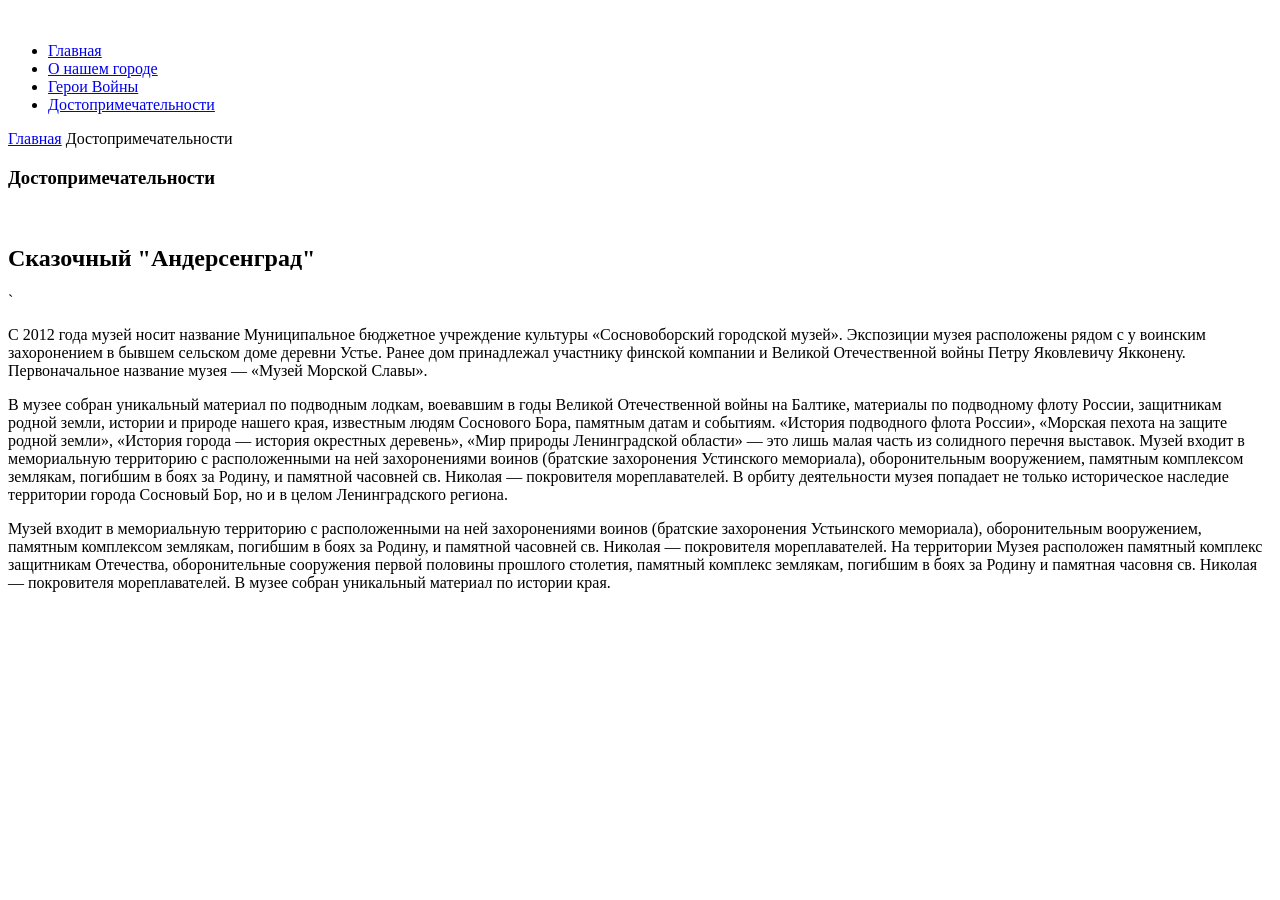
==== arhit3.html @ 38e4ac15 "Add files via upload" ====
<!DOCTYPE html>
<html lang="zxx">

<head>
    <meta charset="UTF-8">
    <meta name="description" content="Hazze Template">
    <meta name="keywords" content="Hazze, unica, creative, html">
    <meta name="viewport" content="width=device-width, initial-scale=1.0">
    <meta http-equiv="X-UA-Compatible" content="ie=edge">
    <title>Сосновый Бор</title>

    <!-- Google Font -->
    <link href="https://fonts.googleapis.com/css?family=Libre+Franklin:400,500,600,700,800,900&display=swap"
        rel="stylesheet">

    <!-- Css Styles -->
    <link rel="stylesheet" href="css/bootstrap.min.css" type="text/css">
    <link rel="stylesheet" href="css/font-awesome.min.css" type="text/css">
    <link rel="stylesheet" href="css/themify-icons.css" type="text/css">
    <link rel="stylesheet" href="css/owl.carousel.min.css" type="text/css">
    <link rel="stylesheet" href="css/magnific-popup.css" type="text/css">
    <link rel="stylesheet" href="css/slicknav.min.css" type="text/css">
    <link rel="stylesheet" href="css/style.css" type="text/css">
</head>

<body>
    <!-- Page Preloder -->
    <div id="preloder">
        <div class="loader"></div>
    </div>

   <!-- Header Section Begin -->
    <header class="header-section">
        <div class="container">
            <div class="row">
                <div class="col-lg-2 col-md-2">
                    <div class="logo">
                        <a href="#">
                            <img src="img/logo.png" alt="">
                        </a>
                    </div>
                </div>
                <div class="col-lg-10 col-md-10">
                    <div class="main-menu mobile-menu">
                        <ul>
                            <li class="active"><a href="./index.html">Главная</a></li>
                            <li><a href="./about-us.html">О нашем городе</a></li>
                            <li><a href="./hero.html">Герои Войны</a></li>
                            <li><a href="./arhit.html">Достопримечательности</a></li>
                        </ul>
                    </div>
                </div>
            </div>
            <div id="mobile-menu-wrap"></div>
        </div>
    </header>
    <!-- Header End -->
    <!-- Breadcrumb Section Begin -->
    <section class="breadcrumb-section">
        <div class="container">
            <div class="row">
                <div class="col-lg-6 col-md-6">
                    <div class="breadcrumb-option">
                        <a href="#">Главная</a>
                        <span>Достопримечательности</span>
                    </div>
                </div>
                <div class="col-lg-6 col-md-6 text-right">
                    <div class="breadcrumb-text">
                        <h3>Достопримечательности</h3>
                    </div>
                </div>
            </div>
        </div>
    </section>
    <!-- Breadcrumb Section End -->
    <!-- About Us Section Begin -->
    <section class="about-us-section spad">
        <div class="container">
            <div class="row">
                <div class="col-lg-6">
                    <div class="as-pic">
                        <img src="img/arhit/arhit-3.png" alt="">
                        <img src="img/arhit/arhit-3.2.jpg" alt="">
                    </div>
                </div>
                <div class="col-lg-6">
                    <div class="as-text ap-text">
                        <div class="section-title">
                            <h2>Сказочный "Андерсенград"</h2>
                        </div>
                        `  <p class="f-para">С 2012 года музей носит название Муниципальное бюджетное учреждение культуры «Сосновоборский городской музей». Экспозиции музея расположены рядом с у воинским захоронением в бывшем сельском доме деревни Устье. Ранее дом принадлежал участнику финской компании и Великой Отечественной войны Петру Яковлевичу Якконену. Первоначальное название музея — «Музей Морской Славы».</p>
                        <p class="f-para">В музее собран уникальный материал по подводным лодкам, воевавшим в годы Великой Отечественной войны на Балтике, материалы по подводному флоту России, защитникам родной земли, истории и природе нашего края, известным людям Соснового Бора, памятным датам и событиям. «История подводного флота России», «Морская пехота на защите родной земли», «История города — история окрестных деревень», «Мир природы Ленинградской области» — это лишь малая часть из солидного перечня выставок. Музей входит в мемориальную территорию с расположенными на ней захоронениями воинов (братские захоронения Устинского мемориала), оборонительным вооружением, памятным комплексом землякам, погибшим в боях за Родину, и памятной часовней св. Николая — покровителя мореплавателей. В орбиту деятельности музея попадает не только историческое наследие территории города Сосновый Бор, но и в целом Ленинградского региона.</p>
                        <p class="f-para">Музей входит в мемориальную территорию с расположенными на ней захоронениями воинов (братские захоронения Устьинского мемориала), оборонительным вооружением, памятным комплексом землякам, погибшим в боях за Родину, и памятной часовней св. Николая — покровителя мореплавателей. На территории Музея расположен памятный комплекс защитникам Отечества, оборонительные сооружения первой половины прошлого столетия, памятный комплекс землякам, погибшим в боях за Родину и памятная часовня св. Николая — покровителя мореплавателей. В музее собран уникальный материал по истории края.</p>
                    </div>                       
                    </div>
                </div>
            </div>
    </section>
    <!-- Js Plugins -->
    <script src="js/jquery-3.3.1.min.js"></script>
    <script src="js/bootstrap.min.js"></script>
    <script src="js/jquery.magnific-popup.min.js"></script>
    <script src="js/mixitup.min.js"></script>
    <script src="js/jquery.slicknav.js"></script>
    <script src="js/owl.carousel.min.js"></script>
    <script src="js/main.js"></script>
</body>

</html>
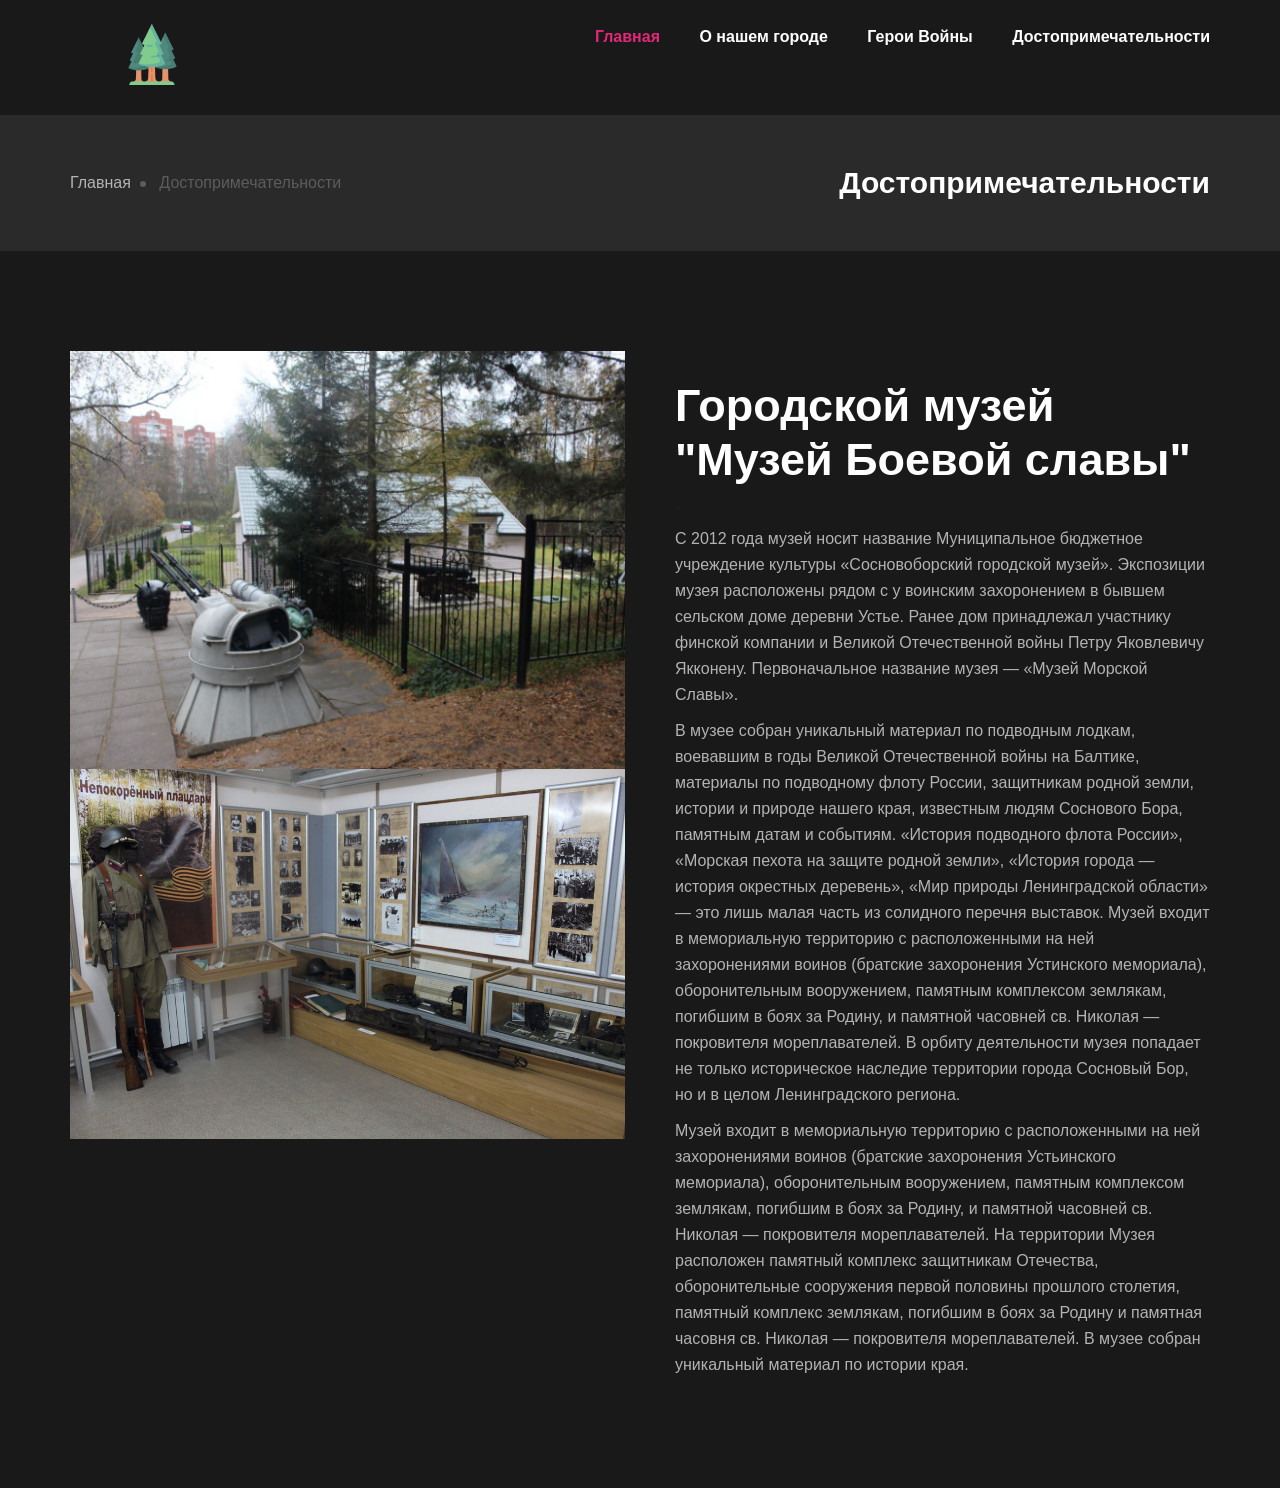
==== commit 9fb234d2: "Add files via upload" ====
--- a/arhit3.html
+++ b/arhit3.html
@@ -87,7 +87,7 @@
                 <div class="col-lg-6">
                     <div class="as-text ap-text">
                         <div class="section-title">
-                            <h2>Сказочный "Андерсенград"</h2>
+                            <h2>Городской музей "Музей Боевой славы"</h2>
                         </div>
                         `  <p class="f-para">С 2012 года музей носит название Муниципальное бюджетное учреждение культуры «Сосновоборский городской музей». Экспозиции музея расположены рядом с у воинским захоронением в бывшем сельском доме деревни Устье. Ранее дом принадлежал участнику финской компании и Великой Отечественной войны Петру Яковлевичу Якконену. Первоначальное название музея — «Музей Морской Славы».</p>
                         <p class="f-para">В музее собран уникальный материал по подводным лодкам, воевавшим в годы Великой Отечественной войны на Балтике, материалы по подводному флоту России, защитникам родной земли, истории и природе нашего края, известным людям Соснового Бора, памятным датам и событиям. «История подводного флота России», «Морская пехота на защите родной земли», «История города — история окрестных деревень», «Мир природы Ленинградской области» — это лишь малая часть из солидного перечня выставок. Музей входит в мемориальную территорию с расположенными на ней захоронениями воинов (братские захоронения Устинского мемориала), оборонительным вооружением, памятным комплексом землякам, погибшим в боях за Родину, и памятной часовней св. Николая — покровителя мореплавателей. В орбиту деятельности музея попадает не только историческое наследие территории города Сосновый Бор, но и в целом Ленинградского региона.</p>
--- a/css/themify-icons.css
+++ b/css/themify-icons.css
@@ -0,0 +1,1081 @@
+@font-face {
+	font-family: 'themify';
+	src:url('../fonts/themify.eot?-fvbane');
+	src:url('../fonts/themify.eot?#iefix-fvbane') format('embedded-opentype'),
+		url('../fonts/themify.woff?-fvbane') format('woff'),
+		url('../fonts/themify.ttf?-fvbane') format('truetype'),
+		url('../fonts/themify.svg?-fvbane#themify') format('svg');
+	font-weight: normal;
+	font-style: normal;
+}
+
+[class^="ti-"], [class*=" ti-"] {
+	font-family: 'themify';
+	speak: none;
+	font-style: normal;
+	font-weight: normal;
+	font-variant: normal;
+	text-transform: none;
+	line-height: 1;
+
+	/* Better Font Rendering =========== */
+	-webkit-font-smoothing: antialiased;
+	-moz-osx-font-smoothing: grayscale;
+}
+
+.ti-wand:before {
+	content: "\e600";
+}
+.ti-volume:before {
+	content: "\e601";
+}
+.ti-user:before {
+	content: "\e602";
+}
+.ti-unlock:before {
+	content: "\e603";
+}
+.ti-unlink:before {
+	content: "\e604";
+}
+.ti-trash:before {
+	content: "\e605";
+}
+.ti-thought:before {
+	content: "\e606";
+}
+.ti-target:before {
+	content: "\e607";
+}
+.ti-tag:before {
+	content: "\e608";
+}
+.ti-tablet:before {
+	content: "\e609";
+}
+.ti-star:before {
+	content: "\e60a";
+}
+.ti-spray:before {
+	content: "\e60b";
+}
+.ti-signal:before {
+	content: "\e60c";
+}
+.ti-shopping-cart:before {
+	content: "\e60d";
+}
+.ti-shopping-cart-full:before {
+	content: "\e60e";
+}
+.ti-settings:before {
+	content: "\e60f";
+}
+.ti-search:before {
+	content: "\e610";
+}
+.ti-zoom-in:before {
+	content: "\e611";
+}
+.ti-zoom-out:before {
+	content: "\e612";
+}
+.ti-cut:before {
+	content: "\e613";
+}
+.ti-ruler:before {
+	content: "\e614";
+}
+.ti-ruler-pencil:before {
+	content: "\e615";
+}
+.ti-ruler-alt:before {
+	content: "\e616";
+}
+.ti-bookmark:before {
+	content: "\e617";
+}
+.ti-bookmark-alt:before {
+	content: "\e618";
+}
+.ti-reload:before {
+	content: "\e619";
+}
+.ti-plus:before {
+	content: "\e61a";
+}
+.ti-pin:before {
+	content: "\e61b";
+}
+.ti-pencil:before {
+	content: "\e61c";
+}
+.ti-pencil-alt:before {
+	content: "\e61d";
+}
+.ti-paint-roller:before {
+	content: "\e61e";
+}
+.ti-paint-bucket:before {
+	content: "\e61f";
+}
+.ti-na:before {
+	content: "\e620";
+}
+.ti-mobile:before {
+	content: "\e621";
+}
+.ti-minus:before {
+	content: "\e622";
+}
+.ti-medall:before {
+	content: "\e623";
+}
+.ti-medall-alt:before {
+	content: "\e624";
+}
+.ti-marker:before {
+	content: "\e625";
+}
+.ti-marker-alt:before {
+	content: "\e626";
+}
+.ti-arrow-up:before {
+	content: "\e627";
+}
+.ti-arrow-right:before {
+	content: "\e628";
+}
+.ti-arrow-left:before {
+	content: "\e629";
+}
+.ti-arrow-down:before {
+	content: "\e62a";
+}
+.ti-lock:before {
+	content: "\e62b";
+}
+.ti-location-arrow:before {
+	content: "\e62c";
+}
+.ti-link:before {
+	content: "\e62d";
+}
+.ti-layout:before {
+	content: "\e62e";
+}
+.ti-layers:before {
+	content: "\e62f";
+}
+.ti-layers-alt:before {
+	content: "\e630";
+}
+.ti-key:before {
+	content: "\e631";
+}
+.ti-import:before {
+	content: "\e632";
+}
+.ti-image:before {
+	content: "\e633";
+}
+.ti-heart:before {
+	content: "\e634";
+}
+.ti-heart-broken:before {
+	content: "\e635";
+}
+.ti-hand-stop:before {
+	content: "\e636";
+}
+.ti-hand-open:before {
+	content: "\e637";
+}
+.ti-hand-drag:before {
+	content: "\e638";
+}
+.ti-folder:before {
+	content: "\e639";
+}
+.ti-flag:before {
+	content: "\e63a";
+}
+.ti-flag-alt:before {
+	content: "\e63b";
+}
+.ti-flag-alt-2:before {
+	content: "\e63c";
+}
+.ti-eye:before {
+	content: "\e63d";
+}
+.ti-export:before {
+	content: "\e63e";
+}
+.ti-exchange-vertical:before {
+	content: "\e63f";
+}
+.ti-desktop:before {
+	content: "\e640";
+}
+.ti-cup:before {
+	content: "\e641";
+}
+.ti-crown:before {
+	content: "\e642";
+}
+.ti-comments:before {
+	content: "\e643";
+}
+.ti-comment:before {
+	content: "\e644";
+}
+.ti-comment-alt:before {
+	content: "\e645";
+}
+.ti-close:before {
+	content: "\e646";
+}
+.ti-clip:before {
+	content: "\e647";
+}
+.ti-angle-up:before {
+	content: "\e648";
+}
+.ti-angle-right:before {
+	content: "\e649";
+}
+.ti-angle-left:before {
+	content: "\e64a";
+}
+.ti-angle-down:before {
+	content: "\e64b";
+}
+.ti-check:before {
+	content: "\e64c";
+}
+.ti-check-box:before {
+	content: "\e64d";
+}
+.ti-camera:before {
+	content: "\e64e";
+}
+.ti-announcement:before {
+	content: "\e64f";
+}
+.ti-brush:before {
+	content: "\e650";
+}
+.ti-briefcase:before {
+	content: "\e651";
+}
+.ti-bolt:before {
+	content: "\e652";
+}
+.ti-bolt-alt:before {
+	content: "\e653";
+}
+.ti-blackboard:before {
+	content: "\e654";
+}
+.ti-bag:before {
+	content: "\e655";
+}
+.ti-move:before {
+	content: "\e656";
+}
+.ti-arrows-vertical:before {
+	content: "\e657";
+}
+.ti-arrows-horizontal:before {
+	content: "\e658";
+}
+.ti-fullscreen:before {
+	content: "\e659";
+}
+.ti-arrow-top-right:before {
+	content: "\e65a";
+}
+.ti-arrow-top-left:before {
+	content: "\e65b";
+}
+.ti-arrow-circle-up:before {
+	content: "\e65c";
+}
+.ti-arrow-circle-right:before {
+	content: "\e65d";
+}
+.ti-arrow-circle-left:before {
+	content: "\e65e";
+}
+.ti-arrow-circle-down:before {
+	content: "\e65f";
+}
+.ti-angle-double-up:before {
+	content: "\e660";
+}
+.ti-angle-double-right:before {
+	content: "\e661";
+}
+.ti-angle-double-left:before {
+	content: "\e662";
+}
+.ti-angle-double-down:before {
+	content: "\e663";
+}
+.ti-zip:before {
+	content: "\e664";
+}
+.ti-world:before {
+	content: "\e665";
+}
+.ti-wheelchair:before {
+	content: "\e666";
+}
+.ti-view-list:before {
+	content: "\e667";
+}
+.ti-view-list-alt:before {
+	content: "\e668";
+}
+.ti-view-grid:before {
+	content: "\e669";
+}
+.ti-uppercase:before {
+	content: "\e66a";
+}
+.ti-upload:before {
+	content: "\e66b";
+}
+.ti-underline:before {
+	content: "\e66c";
+}
+.ti-truck:before {
+	content: "\e66d";
+}
+.ti-timer:before {
+	content: "\e66e";
+}
+.ti-ticket:before {
+	content: "\e66f";
+}
+.ti-thumb-up:before {
+	content: "\e670";
+}
+.ti-thumb-down:before {
+	content: "\e671";
+}
+.ti-text:before {
+	content: "\e672";
+}
+.ti-stats-up:before {
+	content: "\e673";
+}
+.ti-stats-down:before {
+	content: "\e674";
+}
+.ti-split-v:before {
+	content: "\e675";
+}
+.ti-split-h:before {
+	content: "\e676";
+}
+.ti-smallcap:before {
+	content: "\e677";
+}
+.ti-shine:before {
+	content: "\e678";
+}
+.ti-shift-right:before {
+	content: "\e679";
+}
+.ti-shift-left:before {
+	content: "\e67a";
+}
+.ti-shield:before {
+	content: "\e67b";
+}
+.ti-notepad:before {
+	content: "\e67c";
+}
+.ti-server:before {
+	content: "\e67d";
+}
+.ti-quote-right:before {
+	content: "\e67e";
+}
+.ti-quote-left:before {
+	content: "\e67f";
+}
+.ti-pulse:before {
+	content: "\e680";
+}
+.ti-printer:before {
+	content: "\e681";
+}
+.ti-power-off:before {
+	content: "\e682";
+}
+.ti-plug:before {
+	content: "\e683";
+}
+.ti-pie-chart:before {
+	content: "\e684";
+}
+.ti-paragraph:before {
+	content: "\e685";
+}
+.ti-panel:before {
+	content: "\e686";
+}
+.ti-package:before {
+	content: "\e687";
+}
+.ti-music:before {
+	content: "\e688";
+}
+.ti-music-alt:before {
+	content: "\e689";
+}
+.ti-mouse:before {
+	content: "\e68a";
+}
+.ti-mouse-alt:before {
+	content: "\e68b";
+}
+.ti-money:before {
+	content: "\e68c";
+}
+.ti-microphone:before {
+	content: "\e68d";
+}
+.ti-menu:before {
+	content: "\e68e";
+}
+.ti-menu-alt:before {
+	content: "\e68f";
+}
+.ti-map:before {
+	content: "\e690";
+}
+.ti-map-alt:before {
+	content: "\e691";
+}
+.ti-loop:before {
+	content: "\e692";
+}
+.ti-location-pin:before {
+	content: "\e693";
+}
+.ti-list:before {
+	content: "\e694";
+}
+.ti-light-bulb:before {
+	content: "\e695";
+}
+.ti-Italic:before {
+	content: "\e696";
+}
+.ti-info:before {
+	content: "\e697";
+}
+.ti-infinite:before {
+	content: "\e698";
+}
+.ti-id-badge:before {
+	content: "\e699";
+}
+.ti-hummer:before {
+	content: "\e69a";
+}
+.ti-home:before {
+	content: "\e69b";
+}
+.ti-help:before {
+	content: "\e69c";
+}
+.ti-headphone:before {
+	content: "\e69d";
+}
+.ti-harddrives:before {
+	content: "\e69e";
+}
+.ti-harddrive:before {
+	content: "\e69f";
+}
+.ti-gift:before {
+	content: "\e6a0";
+}
+.ti-game:before {
+	content: "\e6a1";
+}
+.ti-filter:before {
+	content: "\e6a2";
+}
+.ti-files:before {
+	content: "\e6a3";
+}
+.ti-file:before {
+	content: "\e6a4";
+}
+.ti-eraser:before {
+	content: "\e6a5";
+}
+.ti-envelope:before {
+	content: "\e6a6";
+}
+.ti-download:before {
+	content: "\e6a7";
+}
+.ti-direction:before {
+	content: "\e6a8";
+}
+.ti-direction-alt:before {
+	content: "\e6a9";
+}
+.ti-dashboard:before {
+	content: "\e6aa";
+}
+.ti-control-stop:before {
+	content: "\e6ab";
+}
+.ti-control-shuffle:before {
+	content: "\e6ac";
+}
+.ti-control-play:before {
+	content: "\e6ad";
+}
+.ti-control-pause:before {
+	content: "\e6ae";
+}
+.ti-control-forward:before {
+	content: "\e6af";
+}
+.ti-control-backward:before {
+	content: "\e6b0";
+}
+.ti-cloud:before {
+	content: "\e6b1";
+}
+.ti-cloud-up:before {
+	content: "\e6b2";
+}
+.ti-cloud-down:before {
+	content: "\e6b3";
+}
+.ti-clipboard:before {
+	content: "\e6b4";
+}
+.ti-car:before {
+	content: "\e6b5";
+}
+.ti-calendar:before {
+	content: "\e6b6";
+}
+.ti-book:before {
+	content: "\e6b7";
+}
+.ti-bell:before {
+	content: "\e6b8";
+}
+.ti-basketball:before {
+	content: "\e6b9";
+}
+.ti-bar-chart:before {
+	content: "\e6ba";
+}
+.ti-bar-chart-alt:before {
+	content: "\e6bb";
+}
+.ti-back-right:before {
+	content: "\e6bc";
+}
+.ti-back-left:before {
+	content: "\e6bd";
+}
+.ti-arrows-corner:before {
+	content: "\e6be";
+}
+.ti-archive:before {
+	content: "\e6bf";
+}
+.ti-anchor:before {
+	content: "\e6c0";
+}
+.ti-align-right:before {
+	content: "\e6c1";
+}
+.ti-align-left:before {
+	content: "\e6c2";
+}
+.ti-align-justify:before {
+	content: "\e6c3";
+}
+.ti-align-center:before {
+	content: "\e6c4";
+}
+.ti-alert:before {
+	content: "\e6c5";
+}
+.ti-alarm-clock:before {
+	content: "\e6c6";
+}
+.ti-agenda:before {
+	content: "\e6c7";
+}
+.ti-write:before {
+	content: "\e6c8";
+}
+.ti-window:before {
+	content: "\e6c9";
+}
+.ti-widgetized:before {
+	content: "\e6ca";
+}
+.ti-widget:before {
+	content: "\e6cb";
+}
+.ti-widget-alt:before {
+	content: "\e6cc";
+}
+.ti-wallet:before {
+	content: "\e6cd";
+}
+.ti-video-clapper:before {
+	content: "\e6ce";
+}
+.ti-video-camera:before {
+	content: "\e6cf";
+}
+.ti-vector:before {
+	content: "\e6d0";
+}
+.ti-themify-logo:before {
+	content: "\e6d1";
+}
+.ti-themify-favicon:before {
+	content: "\e6d2";
+}
+.ti-themify-favicon-alt:before {
+	content: "\e6d3";
+}
+.ti-support:before {
+	content: "\e6d4";
+}
+.ti-stamp:before {
+	content: "\e6d5";
+}
+.ti-split-v-alt:before {
+	content: "\e6d6";
+}
+.ti-slice:before {
+	content: "\e6d7";
+}
+.ti-shortcode:before {
+	content: "\e6d8";
+}
+.ti-shift-right-alt:before {
+	content: "\e6d9";
+}
+.ti-shift-left-alt:before {
+	content: "\e6da";
+}
+.ti-ruler-alt-2:before {
+	content: "\e6db";
+}
+.ti-receipt:before {
+	content: "\e6dc";
+}
+.ti-pin2:before {
+	content: "\e6dd";
+}
+.ti-pin-alt:before {
+	content: "\e6de";
+}
+.ti-pencil-alt2:before {
+	content: "\e6df";
+}
+.ti-palette:before {
+	content: "\e6e0";
+}
+.ti-more:before {
+	content: "\e6e1";
+}
+.ti-more-alt:before {
+	content: "\e6e2";
+}
+.ti-microphone-alt:before {
+	content: "\e6e3";
+}
+.ti-magnet:before {
+	content: "\e6e4";
+}
+.ti-line-double:before {
+	content: "\e6e5";
+}
+.ti-line-dotted:before {
+	content: "\e6e6";
+}
+.ti-line-dashed:before {
+	content: "\e6e7";
+}
+.ti-layout-width-full:before {
+	content: "\e6e8";
+}
+.ti-layout-width-default:before {
+	content: "\e6e9";
+}
+.ti-layout-width-default-alt:before {
+	content: "\e6ea";
+}
+.ti-layout-tab:before {
+	content: "\e6eb";
+}
+.ti-layout-tab-window:before {
+	content: "\e6ec";
+}
+.ti-layout-tab-v:before {
+	content: "\e6ed";
+}
+.ti-layout-tab-min:before {
+	content: "\e6ee";
+}
+.ti-layout-slider:before {
+	content: "\e6ef";
+}
+.ti-layout-slider-alt:before {
+	content: "\e6f0";
+}
+.ti-layout-sidebar-right:before {
+	content: "\e6f1";
+}
+.ti-layout-sidebar-none:before {
+	content: "\e6f2";
+}
+.ti-layout-sidebar-left:before {
+	content: "\e6f3";
+}
+.ti-layout-placeholder:before {
+	content: "\e6f4";
+}
+.ti-layout-menu:before {
+	content: "\e6f5";
+}
+.ti-layout-menu-v:before {
+	content: "\e6f6";
+}
+.ti-layout-menu-separated:before {
+	content: "\e6f7";
+}
+.ti-layout-menu-full:before {
+	content: "\e6f8";
+}
+.ti-layout-media-right-alt:before {
+	content: "\e6f9";
+}
+.ti-layout-media-right:before {
+	content: "\e6fa";
+}
+.ti-layout-media-overlay:before {
+	content: "\e6fb";
+}
+.ti-layout-media-overlay-alt:before {
+	content: "\e6fc";
+}
+.ti-layout-media-overlay-alt-2:before {
+	content: "\e6fd";
+}
+.ti-layout-media-left-alt:before {
+	content: "\e6fe";
+}
+.ti-layout-media-left:before {
+	content: "\e6ff";
+}
+.ti-layout-media-center-alt:before {
+	content: "\e700";
+}
+.ti-layout-media-center:before {
+	content: "\e701";
+}
+.ti-layout-list-thumb:before {
+	content: "\e702";
+}
+.ti-layout-list-thumb-alt:before {
+	content: "\e703";
+}
+.ti-layout-list-post:before {
+	content: "\e704";
+}
+.ti-layout-list-large-image:before {
+	content: "\e705";
+}
+.ti-layout-line-solid:before {
+	content: "\e706";
+}
+.ti-layout-grid4:before {
+	content: "\e707";
+}
+.ti-layout-grid3:before {
+	content: "\e708";
+}
+.ti-layout-grid2:before {
+	content: "\e709";
+}
+.ti-layout-grid2-thumb:before {
+	content: "\e70a";
+}
+.ti-layout-cta-right:before {
+	content: "\e70b";
+}
+.ti-layout-cta-left:before {
+	content: "\e70c";
+}
+.ti-layout-cta-center:before {
+	content: "\e70d";
+}
+.ti-layout-cta-btn-right:before {
+	content: "\e70e";
+}
+.ti-layout-cta-btn-left:before {
+	content: "\e70f";
+}
+.ti-layout-column4:before {
+	content: "\e710";
+}
+.ti-layout-column3:before {
+	content: "\e711";
+}
+.ti-layout-column2:before {
+	content: "\e712";
+}
+.ti-layout-accordion-separated:before {
+	content: "\e713";
+}
+.ti-layout-accordion-merged:before {
+	content: "\e714";
+}
+.ti-layout-accordion-list:before {
+	content: "\e715";
+}
+.ti-ink-pen:before {
+	content: "\e716";
+}
+.ti-info-alt:before {
+	content: "\e717";
+}
+.ti-help-alt:before {
+	content: "\e718";
+}
+.ti-headphone-alt:before {
+	content: "\e719";
+}
+.ti-hand-point-up:before {
+	content: "\e71a";
+}
+.ti-hand-point-right:before {
+	content: "\e71b";
+}
+.ti-hand-point-left:before {
+	content: "\e71c";
+}
+.ti-hand-point-down:before {
+	content: "\e71d";
+}
+.ti-gallery:before {
+	content: "\e71e";
+}
+.ti-face-smile:before {
+	content: "\e71f";
+}
+.ti-face-sad:before {
+	content: "\e720";
+}
+.ti-credit-card:before {
+	content: "\e721";
+}
+.ti-control-skip-forward:before {
+	content: "\e722";
+}
+.ti-control-skip-backward:before {
+	content: "\e723";
+}
+.ti-control-record:before {
+	content: "\e724";
+}
+.ti-control-eject:before {
+	content: "\e725";
+}
+.ti-comments-smiley:before {
+	content: "\e726";
+}
+.ti-brush-alt:before {
+	content: "\e727";
+}
+.ti-youtube:before {
+	content: "\e728";
+}
+.ti-vimeo:before {
+	content: "\e729";
+}
+.ti-twitter:before {
+	content: "\e72a";
+}
+.ti-time:before {
+	content: "\e72b";
+}
+.ti-tumblr:before {
+	content: "\e72c";
+}
+.ti-skype:before {
+	content: "\e72d";
+}
+.ti-share:before {
+	content: "\e72e";
+}
+.ti-share-alt:before {
+	content: "\e72f";
+}
+.ti-rocket:before {
+	content: "\e730";
+}
+.ti-pinterest:before {
+	content: "\e731";
+}
+.ti-new-window:before {
+	content: "\e732";
+}
+.ti-microsoft:before {
+	content: "\e733";
+}
+.ti-list-ol:before {
+	content: "\e734";
+}
+.ti-linkedin:before {
+	content: "\e735";
+}
+.ti-layout-sidebar-2:before {
+	content: "\e736";
+}
+.ti-layout-grid4-alt:before {
+	content: "\e737";
+}
+.ti-layout-grid3-alt:before {
+	content: "\e738";
+}
+.ti-layout-grid2-alt:before {
+	content: "\e739";
+}
+.ti-layout-column4-alt:before {
+	content: "\e73a";
+}
+.ti-layout-column3-alt:before {
+	content: "\e73b";
+}
+.ti-layout-column2-alt:before {
+	content: "\e73c";
+}
+.ti-instagram:before {
+	content: "\e73d";
+}
+.ti-google:before {
+	content: "\e73e";
+}
+.ti-github:before {
+	content: "\e73f";
+}
+.ti-flickr:before {
+	content: "\e740";
+}
+.ti-facebook:before {
+	content: "\e741";
+}
+.ti-dropbox:before {
+	content: "\e742";
+}
+.ti-dribbble:before {
+	content: "\e743";
+}
+.ti-apple:before {
+	content: "\e744";
+}
+.ti-android:before {
+	content: "\e745";
+}
+.ti-save:before {
+	content: "\e746";
+}
+.ti-save-alt:before {
+	content: "\e747";
+}
+.ti-yahoo:before {
+	content: "\e748";
+}
+.ti-wordpress:before {
+	content: "\e749";
+}
+.ti-vimeo-alt:before {
+	content: "\e74a";
+}
+.ti-twitter-alt:before {
+	content: "\e74b";
+}
+.ti-tumblr-alt:before {
+	content: "\e74c";
+}
+.ti-trello:before {
+	content: "\e74d";
+}
+.ti-stack-overflow:before {
+	content: "\e74e";
+}
+.ti-soundcloud:before {
+	content: "\e74f";
+}
+.ti-sharethis:before {
+	content: "\e750";
+}
+.ti-sharethis-alt:before {
+	content: "\e751";
+}
+.ti-reddit:before {
+	content: "\e752";
+}
+.ti-pinterest-alt:before {
+	content: "\e753";
+}
+.ti-microsoft-alt:before {
+	content: "\e754";
+}
+.ti-linux:before {
+	content: "\e755";
+}
+.ti-jsfiddle:before {
+	content: "\e756";
+}
+.ti-joomla:before {
+	content: "\e757";
+}
+.ti-html5:before {
+	content: "\e758";
+}
+.ti-flickr-alt:before {
+	content: "\e759";
+}
+.ti-email:before {
+	content: "\e75a";
+}
+.ti-drupal:before {
+	content: "\e75b";
+}
+.ti-dropbox-alt:before {
+	content: "\e75c";
+}
+.ti-css3:before {
+	content: "\e75d";
+}
+.ti-rss:before {
+	content: "\e75e";
+}
+.ti-rss-alt:before {
+	content: "\e75f";
+}
--- a/css/style.css
+++ b/css/style.css
@@ -0,0 +1,1855 @@
+/******************************************************************
+  Template Name: Hazze
+  Description: Manup Fashion HTML Template
+  Author: Colorlib
+  Author URI: http://colorlib.com
+  Version: 1.0
+  Created: Colorlib
+******************************************************************/
+
+/*------------------------------------------------------------------
+[Table of contents]
+
+1.  Template default CSS
+	1.1	Variables
+	1.2	Mixins
+	1.3	Flexbox
+	1.4	Reset
+2.  Helper Css
+3.  Header Section
+4.  Hero Section
+5.  Services Section
+6.  Portfolio Section
+7.  Tetimonial Section
+8.  Member Section
+9.  Contact
+10.  Footer Style
+
+-------------------------------------------------------------------*/
+
+/*----------------------------------------*/
+
+/* Template default CSS
+/*----------------------------------------*/
+
+html,
+body {
+	height: 100%;
+	font-family: "Libre Franklin", sans-serif;
+	-webkit-font-smoothing: antialiased;
+	font-smoothing: antialiased;
+}
+
+h1,
+h2,
+h3,
+h4,
+h5,
+h6 {
+	margin: 0;
+	color: #111111;
+	font-weight: 400;
+	font-family: "Libre Franklin", sans-serif;
+}
+
+h1 {
+	font-size: 70px;
+}
+
+h2 {
+	font-size: 36px;
+}
+
+h3 {
+	font-size: 30px;
+}
+
+h4 {
+	font-size: 24px;
+}
+
+h5 {
+	font-size: 18px;
+}
+
+h6 {
+	font-size: 16px;
+}
+
+p {
+	font-size: 16px;
+	font-family: "Libre Franklin", sans-serif;
+	color: #b3b3b3;
+	font-weight: 400;
+	line-height: 26px;
+	margin: 0 0 15px 0;
+}
+
+img {
+	max-width: 100%;
+}
+
+input:focus,
+select:focus,
+button:focus,
+textarea:focus {
+	outline: none;
+}
+
+a:hover,
+a:focus {
+	text-decoration: none;
+	outline: none;
+	color: #fff;
+}
+
+ul,
+ol {
+	padding: 0;
+	margin: 0;
+}
+
+/*---------------------
+  Helper CSS
+-----------------------*/
+
+.section-title {
+	text-align: center;
+	margin-bottom: 60px;
+}
+
+.section-title span {
+	color: #e32879;
+	font-size: 14px;
+	font-weight: 700;
+	text-transform: uppercase;
+	letter-spacing: 2px;
+}
+
+.section-title h2 {
+	font-size: 45px;
+	color: #ffffff;
+	font-weight: 700;
+	margin-top: 14px;
+}
+
+.set-bg {
+	background-repeat: no-repeat;
+	background-size: cover;
+	background-position: top center;
+}
+
+.spad {
+	padding-top: 100px;
+	padding-bottom: 100px;
+}
+
+.spad-2 {
+	padding-top: 50px;
+	padding-bottom: 70px;
+}
+
+.text-white h1,
+.text-white h2,
+.text-white h3,
+.text-white h4,
+.text-white h5,
+.text-white h6,
+.text-white p,
+.text-white span,
+.text-white li,
+.text-white a {
+	color: #fff;
+}
+
+/* buttons */
+
+.primary-btn {
+	font-size: 16px;
+	color: #ffffff;
+	background: #e32879;
+	display: inline-block;
+	font-weight: 700;
+	padding: 12px 30px 10px;
+}
+
+.site-btn {
+	font-size: 16px;
+	color: #ffffff;
+	font-weight: 700;
+	padding: 10px 34px;
+	display: inline-block;
+	background: #e32879;
+	border: 1px solid #e32879;
+}
+
+/* Preloder */
+
+#preloder {
+	position: fixed;
+	width: 100%;
+	height: 100%;
+	top: 0;
+	left: 0;
+	z-index: 999999;
+	background: #000;
+}
+
+.loader {
+	width: 40px;
+	height: 40px;
+	position: absolute;
+	top: 50%;
+	left: 50%;
+	margin-top: -13px;
+	margin-left: -13px;
+	border-radius: 60px;
+	animation: loader 0.8s linear infinite;
+	-webkit-animation: loader 0.8s linear infinite;
+}
+
+@keyframes loader {
+	0% {
+		-webkit-transform: rotate(0deg);
+		transform: rotate(0deg);
+		border: 4px solid #f44336;
+		border-left-color: transparent;
+	}
+	50% {
+		-webkit-transform: rotate(180deg);
+		transform: rotate(180deg);
+		border: 4px solid #673ab7;
+		border-left-color: transparent;
+	}
+	100% {
+		-webkit-transform: rotate(360deg);
+		transform: rotate(360deg);
+		border: 4px solid #f44336;
+		border-left-color: transparent;
+	}
+}
+
+@-webkit-keyframes loader {
+	0% {
+		-webkit-transform: rotate(0deg);
+		border: 4px solid #f44336;
+		border-left-color: transparent;
+	}
+	50% {
+		-webkit-transform: rotate(180deg);
+		border: 4px solid #673ab7;
+		border-left-color: transparent;
+	}
+	100% {
+		-webkit-transform: rotate(360deg);
+		border: 4px solid #f44336;
+		border-left-color: transparent;
+	}
+}
+
+/*---------------------
+  Header
+-----------------------*/
+
+.header-section {
+	background: #191919;
+}
+
+.logo {
+	padding: 24px 0 30px;
+}
+
+.logo a {
+	display: inline-block;
+}
+
+.main-menu {
+	text-align: right;
+}
+
+.main-menu ul li {
+	display: inline-block;
+	list-style: none;
+	margin-left: 35px;
+	position: relative;
+}
+
+.main-menu ul li .dropdown {
+	position: absolute;
+	width: 180px;
+	background: #ffffff;
+	z-index: 99;
+	left: 0;
+	top: 90px;
+	opacity: 0;
+	visibility: hidden;
+	-webkit-transition: all 0.3s;
+	-o-transition: all 0.3s;
+	transition: all 0.3s;
+}
+
+.main-menu ul li .dropdown li {
+	display: block;
+	margin-right: 0;
+	text-align: left;
+	margin-left: 0;
+}
+
+.main-menu ul li .dropdown li a {
+	padding: 8px 20px;
+	display: block;
+	-webkit-transition: all 0.3s;
+	-o-transition: all 0.3s;
+	transition: all 0.3s;
+	text-transform: capitalize;
+	color: #191919;
+}
+
+.main-menu ul li .dropdown li a:hover {
+	color: #e32879;
+}
+
+.main-menu ul li.active a {
+	color: #e32879;
+}
+
+.main-menu ul li:hover>a {
+	color: #e32879;
+}
+
+.main-menu ul li:hover .dropdown {
+	opacity: 1;
+	visibility: visible;
+	top: 70px;
+}
+
+.main-menu ul li a {
+	font-size: 16px;
+	color: #ffffff;
+	font-weight: 700;
+	display: inline-block;
+	padding: 25px 0 30px;
+	-webkit-transition: all 0.3s;
+	-o-transition: all 0.3s;
+	transition: all 0.3s;
+}
+
+.slicknav_menu {
+	display: none;
+}
+
+/*---------------------
+  Hero
+-----------------------*/
+
+.hero-section {
+	height: 800px;
+	display: -webkit-box;
+	display: -ms-flexbox;
+	display: flex;
+	-webkit-box-align: center;
+	-ms-flex-align: center;
+	align-items: center;
+}
+
+.hs-text span {
+	color: #e32879;
+	font-size: 16px;
+	font-weight: 700;
+	text-transform: uppercase;
+}
+
+.hs-text h2 {
+	color: #ffffff;
+	font-size: 60px;
+	font-weight: 700;
+	margin-top: 30px;
+	margin-bottom: 10px;
+}
+
+.hs-text p {
+	color: #ffffff;
+	margin-bottom: 45px;
+}
+
+/*---------------------
+  About Us Section
+-----------------------*/
+
+.about-us-section {
+	background: #191919;
+}
+
+.as-pic img {
+	min-width: 100%;
+}
+
+.as-text {
+	padding-top: 30px;
+	padding-left: 20px;
+}
+
+.as-text.ap-text {
+	padding-top: 14px;
+}
+
+.as-text .section-title {
+	text-align: left;
+	margin-bottom: 15px;
+}
+
+.as-text p {
+	color: #b3b3b3;
+}
+
+.as-text p.f-para {
+	margin-bottom: 10px;
+}
+
+.as-text p.s-para {
+	margin-bottom: 37px;
+}
+
+.as-text .about-counter .ac-item {
+	float: left;
+	margin-right: 48px;
+	position: relative;
+}
+
+.as-text .about-counter .ac-item:after {
+	position: absolute;
+	right: -20px;
+	top: 8px;
+	height: 65px;
+	width: 1px;
+	background: #393939;
+	content: "";
+}
+
+.as-text .about-counter .ac-item:last-child {
+	margin-right: 0;
+	padding-right: 0;
+}
+
+.as-text .about-counter .ac-item:last-child:after {
+	display: none;
+}
+
+.as-text .about-counter .ac-item h2 {
+	color: #ffffff;
+	font-weight: 700;
+	margin-bottom: 10px;
+}
+
+.as-text .about-counter .ac-item p {
+	text-transform: uppercase;
+	letter-spacing: 2px;
+	margin-bottom: 0;
+}
+
+/*---------------------
+  Services Section
+-----------------------*/
+
+.services-section {
+	background: #191919;
+	padding-top: 0;
+	padding-bottom: 80px;
+}
+
+.service-item {
+	text-align: center;
+	background: #222222;
+	padding: 46px 50px 0;
+	height: 325px;
+	-webkit-transition: all 0.3s;
+	-o-transition: all 0.3s;
+	transition: all 0.3s;
+	margin-bottom: 30px;
+}
+
+.service-item:hover {
+	border-bottom: 3px solid #e32879;
+}
+
+.service-item h4 {
+	font-size: 22px;
+	color: #ffffff;
+	font-weight: 700;
+	margin-top: 33px;
+	margin-bottom: 25px;
+}
+
+/*---------------------
+  Portfolio Section
+-----------------------*/
+
+.portfolio-section {
+	background: #222222;
+	padding-bottom: 0;
+}
+
+.portfolio-section .section-title {
+	margin-bottom: 100px;
+}
+
+.portfolio-item {
+	height: 393px;
+	margin-left: -15px;
+	margin-right: -15px;
+	display: -webkit-box;
+	display: -ms-flexbox;
+	display: flex;
+	-webkit-box-align: center;
+	-ms-flex-align: center;
+	align-items: center;
+	-webkit-box-pack: center;
+	-ms-flex-pack: center;
+	justify-content: center;
+	position: relative;
+	z-index: 1;
+}
+
+.portfolio-item:hover:after {
+	opacity: 1;
+}
+
+.portfolio-item:hover .pi-hover a.chain-icon {
+	opacity: 1;
+	visibility: visible;
+	left: 0;
+}
+
+.portfolio-item:hover .pi-hover a.search-icon {
+	opacity: 1;
+	visibility: visible;
+	right: 0;
+}
+
+.portfolio-item:after {
+	position: absolute;
+	left: 0;
+	top: 0;
+	width: 100%;
+	height: 100%;
+	background: rgba(0, 0, 0, 0.1);
+	content: "";
+	opacity: 0;
+	-webkit-transition: all 0.3s;
+	-o-transition: all 0.3s;
+	transition: all 0.3s;
+	z-index: -1;
+}
+
+.portfolio-item.large-item {
+	height: 786px;
+}
+
+.portfolio-item .pi-hover a {
+	display: inline-block;
+	width: 66px;
+	height: 66px;
+	background: #e32879;
+	border-radius: 50%;
+	text-align: center;
+	font-size: 26px;
+	color: #ffffff;
+	line-height: 66px;
+	margin-right: 15px;
+}
+
+.portfolio-item .pi-hover a:last-child {
+	margin-right: 0;
+}
+
+.portfolio-item .pi-hover a.chain-icon {
+	-webkit-transition: all 0.3s ease-out;
+	-o-transition: all 0.3s ease-out;
+	transition: all 0.3s ease-out;
+	visibility: hidden;
+	opacity: 0;
+	position: relative;
+	left: -20px;
+}
+
+.portfolio-item .pi-hover a.search-icon {
+	-webkit-transition: all 0.3s ease-out;
+	-o-transition: all 0.3s ease-out;
+	transition: all 0.3s ease-out;
+	visibility: hidden;
+	opacity: 0;
+	position: relative;
+	right: -20px;
+}
+
+/*---------------------
+  Counter Section
+-----------------------*/
+
+.counter-section {
+	background: #191919;
+	padding-top: 755px;
+	margin-top: -640px;
+	padding-bottom: 70px;
+}
+
+.counter-text {
+	margin-bottom: 40px;
+}
+
+.counter-text .section-title {
+	text-align: left;
+	margin-bottom: 50px;
+}
+
+.counter-item {
+	margin-bottom: 30px;
+	position: relative;
+}
+
+.counter-item .ci-number {
+	font-size: 48px;
+	color: #e32879;
+	font-weight: 700;
+	line-height: 50px;
+	position: absolute;
+	left: 0;
+	top: 0;
+}
+
+.counter-item .ci-text {
+	padding-left: 170px;
+}
+
+.counter-item .ci-text h4 {
+	font-size: 22px;
+	color: #ffffff;
+	font-weight: 700;
+	margin-bottom: 12px;
+}
+
+/*---------------------
+  Testimonial Section
+-----------------------*/
+
+.testimonial-section {
+	background: #191919;
+	padding-top: 0;
+}
+
+.testimonial-slider {
+	margin-left: 0;
+}
+
+.testimonial-slider .col-lg-6 {
+	max-width: 100%;
+}
+
+.testimonial-slider.owl-carousel .owl-dots {
+	text-align: center;
+	padding-top: 22px;
+}
+
+.testimonial-slider.owl-carousel .owl-dots button {
+	height: 8px;
+	width: 8px;
+	background: rgba(255, 255, 255, 0.2);
+	border-radius: 50%;
+	margin-right: 10px;
+}
+
+.testimonial-slider.owl-carousel .owl-dots button:last-child {
+	margin-right: 0;
+}
+
+.testimonial-slider.owl-carousel .owl-dots button.owl-dot.active {
+	width: 27px;
+	background: #e32879;
+	border-radius: 50px;
+}
+
+.testimonial-item {
+	background: #222222;
+	padding: 60px 20px 50px 40px;
+}
+
+.testimonial-item .ti-pic {
+	float: left;
+	margin-right: 35px;
+}
+
+.testimonial-item .ti-pic img {
+	height: 128px;
+	width: 128px;
+	border-radius: 50%;
+}
+
+.testimonial-item .ti-text {
+	overflow: hidden;
+}
+
+.testimonial-item .ti-text .ti-title {
+	margin-bottom: 8px;
+}
+
+.testimonial-item .ti-text .ti-title h4 {
+	font-size: 22px;
+	color: #ffffff;
+	font-weight: 700;
+	margin-bottom: 4px;
+}
+
+.testimonial-item .ti-text .ti-title span {
+	font-size: 12px;
+	color: #e32879;
+	text-transform: uppercase;
+	letter-spacing: 1px;
+}
+
+.testimonial-item .ti-text p {
+	margin-bottom: 0;
+}
+
+/*---------------------
+  Call To Section
+-----------------------*/
+
+.callto-section {
+	padding: 80px 0;
+}
+
+.ctc-text {
+	text-align: center;
+}
+
+.ctc-text h2 {
+	font-size: 45px;
+	color: #ffffff;
+	font-weight: 700;
+	margin-bottom: 20px;
+}
+
+.ctc-text p {
+	color: #ffffff;
+	margin-bottom: 45px;
+}
+
+.ctc-text .primary-btn.ctc-btn {
+	background: #ffffff;
+	color: #e32879;
+}
+
+/*---------------------
+  Member Section
+-----------------------*/
+
+.member-section {
+	background: #191919;
+	padding-bottom: 80px;
+}
+
+.member-section.ap-member {
+	padding-top: 0;
+}
+
+.member-item {
+	height: 435px;
+	position: relative;
+	margin-bottom: 30px;
+}
+
+.member-item:hover .mi-text {
+	opacity: 1;
+	-webkit-transform: scale(1);
+	-ms-transform: scale(1);
+	transform: scale(1);
+}
+
+.member-item .mi-text {
+	text-align: center;
+	background: #191919;
+	position: absolute;
+	left: 20px;
+	top: 23px;
+	width: calc(100% - 40px);
+	height: calc(100% - 46px);
+	padding: 50px 20px 60px 20px;
+	opacity: 0;
+	-webkit-transform: scale(0);
+	-ms-transform: scale(0);
+	transform: scale(0);
+	-webkit-transition: all 0.5s ease-out;
+	-o-transition: all 0.5s ease-out;
+	transition: all 0.5s ease-out;
+}
+
+.member-item .mi-text p {
+	margin-bottom: 32px;
+}
+
+.member-item .mi-text .mt-title {
+	margin-bottom: 20px;
+}
+
+.member-item .mi-text .mt-title h4 {
+	font-size: 22px;
+	color: #ffffff;
+	font-weight: 700;
+	margin-bottom: 4px;
+}
+
+.member-item .mi-text .mt-title span {
+	font-size: 12px;
+	color: #e32879;
+	text-transform: uppercase;
+	letter-spacing: 1px;
+}
+
+.member-item .mi-text .mt-social a {
+	display: inline-block;
+	font-size: 16px;
+	color: #ffffff;
+	width: 45px;
+	height: 45px;
+	line-height: 45px;
+	text-align: center;
+	background: #303030;
+	border-radius: 50%;
+	margin-right: 3px;
+}
+
+.member-item .mi-text .mt-social a:last-child {
+	margin-right: 0;
+}
+
+/*---------------------
+  Footer
+-----------------------*/
+
+.footer-section {
+	background: #191919;
+	padding-top: 80px;
+	padding-bottom: 50px;
+}
+
+.footer-option {
+	margin-bottom: 30px;
+}
+
+.footer-option .fo-logo {
+	margin-bottom: 30px;
+}
+
+.footer-option .fo-logo a {
+	display: inline-block;
+}
+
+.footer-option ul {
+	margin-bottom: 12px;
+}
+
+.footer-option ul li {
+	list-style: none;
+	font-size: 16px;
+	color: #b3b3b3;
+	line-height: 30px;
+}
+
+.footer-option .fo-social a {
+	display: inline-block;
+	font-size: 16px;
+	color: #ffffff;
+	width: 41px;
+	height: 41px;
+	background: #303030;
+	border-radius: 50%;
+	text-align: center;
+	line-height: 41px;
+	-webkit-transition: all 0.3s;
+	-o-transition: all 0.3s;
+	transition: all 0.3s;
+	margin-right: 3px;
+}
+
+.footer-option .fo-social a:hover {
+	background: #e32879;
+}
+
+.footer-widget {
+	margin-bottom: 30px;
+}
+
+.footer-widget.fw-links {
+	padding-left: 35px;
+}
+
+.footer-widget h5 {
+	font-size: 20px;
+	color: #ffffff;
+	font-weight: 700;
+	margin-bottom: 20px;
+}
+
+.footer-widget ul li {
+	list-style: none;
+}
+
+.footer-widget ul li a {
+	font-size: 16px;
+	color: #b3b3b3;
+	line-height: 36px;
+}
+
+.footer-widget p {
+	margin-bottom: 18px;
+}
+
+.footer-widget .news-form input {
+	font-size: 14px;
+	height: 46px;
+	color: #b3b3b3;
+	border: 1px solid #707070;
+	padding-left: 25px;
+	background: #191919;
+	width: 100%;
+	margin-bottom: 10px;
+}
+
+.footer-widget .news-form input::-webkit-input-placeholder {
+	color: #b3b3b3;
+}
+
+.footer-widget .news-form input::-moz-placeholder {
+	color: #b3b3b3;
+}
+
+.footer-widget .news-form input:-ms-input-placeholder {
+	color: #b3b3b3;
+}
+
+.footer-widget .news-form input::-ms-input-placeholder {
+	color: #b3b3b3;
+}
+
+.footer-widget .news-form input::placeholder {
+	color: #b3b3b3;
+}
+
+.footer-widget .news-form button {
+	font-size: 16px;
+	color: #ffffff;
+	font-weight: 700;
+	display: block;
+	background: #e32879;
+	border: none;
+	padding: 12px 0;
+	width: 100%;
+}
+
+.footer-widget .insta-pic img {
+	margin-right: 5px;
+	width: calc(33.33% - 5px);
+	float: left;
+	margin-bottom: 5px;
+}
+
+.copyright-text {
+	padding-top: 25px;
+	color: #b3b3b3;
+	text-align: center;
+	font-size: 14px;
+}
+
+.copyright-text i {
+	color: #e32879;
+}
+
+.copyright-text a {
+	color: #b3b3b3;
+}
+
+.copyright-text a:hover {
+	color: #e32879;
+}
+
+/* ------------------------------ Other Pages Styles ------------------------------ */
+
+/*---------------------
+  Breadcrumb
+-----------------------*/
+
+.breadcrumb-section {
+	background: #2a2a2a;
+	padding: 50px 0;
+}
+
+.breadcrumb-section.bread-normal {
+	border-bottom: 1px solid #191919;
+}
+
+.breadcrumb-option {
+	line-height: 36px;
+}
+
+.breadcrumb-option a {
+	display: inline-block;
+	color: #b3b3b3;
+	margin-right: 24px;
+	position: relative;
+}
+
+.breadcrumb-option a::after {
+	position: absolute;
+	right: -15px;
+	top: 16px;
+	width: 6px;
+	height: 6px;
+	background: #5c5c5c;
+	content: "";
+	border-radius: 50%;
+}
+
+.breadcrumb-option span {
+	color: #5c5c5c;
+}
+
+.breadcrumb-text {
+	text-align: right;
+}
+
+.breadcrumb-text h3 {
+	color: #ffffff;
+	font-weight: 700;
+}
+
+/*---------------------
+  Blog Section
+-----------------------*/
+
+.blog-section {
+	background: #222222;
+}
+
+.blog-section.latest-blog {
+	padding-bottom: 80px;
+}
+
+.blog-section .blog-btn {
+	padding-top: 30px;
+}
+
+.blog-section .blog-btn .primary-btn {
+	background: #222222;
+	border: 2px solid #e32879;
+}
+
+.blog-item {
+	background: #191919;
+	margin-bottom: 30px;
+	height: 390px;
+}
+
+.blog-item.solid-bg {
+	background: #e32879;
+	padding: 55px 45px 55px 65px;
+}
+
+.blog-item.solid-bg .bi-text {
+	padding: 0;
+}
+
+.blog-item.solid-bg .bi-text ul li {
+	color: #ffffff;
+}
+
+.blog-item.solid-bg .bi-text h4 {
+	margin-bottom: 12px;
+}
+
+.blog-item.solid-bg .bi-text p {
+	color: #ffffff;
+	margin-bottom: 20px;
+}
+
+.blog-item.solid-bg .bi-text .bt-author .ba-text h5 {
+	color: #ffffff;
+}
+
+.blog-item.solid-bg .bi-text .bt-author .ba-text span {
+	color: #ffffff;
+}
+
+.blog-item .bi-pic {
+	height: 390px;
+}
+
+.blog-item .bi-text {
+	padding-top: 46px;
+	padding-right: 20px;
+	padding-bottom: 38px;
+}
+
+.blog-item .bi-text ul {
+	margin-bottom: 17px;
+}
+
+.blog-item .bi-text ul li {
+	list-style: none;
+	display: inline-block;
+	color: #e32879;
+	font-size: 14px;
+	margin-right: 8px;
+}
+
+.blog-item .bi-text ul li i {
+	margin-right: 4px;
+}
+
+.blog-item .bi-text h4 {
+	margin-bottom: 22px;
+}
+
+.blog-item .bi-text h4 a {
+	color: #ffffff;
+	font-weight: 700;
+	line-height: 32px;
+}
+
+.blog-item .bi-text p {
+	margin-bottom: 42px;
+}
+
+.blog-item .bi-text .bt-author .ba-pic {
+	float: left;
+	margin-right: 12px;
+}
+
+.blog-item .bi-text .bt-author .ba-pic img {
+	height: 53px;
+	width: 50px;
+	border-radius: 50%;
+}
+
+.blog-item .bi-text .bt-author .ba-text {
+	overflow: hidden;
+	padding-top: 4px;
+}
+
+.blog-item .bi-text .bt-author .ba-text h5 {
+	color: #ffffff;
+	font-weight: 700;
+	margin-bottom: 4px;
+}
+
+.blog-item .bi-text .bt-author .ba-text span {
+	font-size: 12px;
+	color: #e32879;
+	text-transform: uppercase;
+	letter-spacing: 1px;
+}
+
+/*---------------------
+  Blog Details Hero
+-----------------------*/
+
+.blog-hero-section {
+	padding-top: 130px;
+	padding-bottom: 120px;
+}
+
+.blog-hero-section .bh-text span {
+	font-size: 14px;
+	color: #ffffff;
+	text-transform: uppercase;
+	font-weight: 700;
+	background: #e32879;
+	padding: 5px 26px;
+}
+
+.blog-hero-section .bh-text h2 {
+	font-size: 60px;
+	color: #ffffff;
+	font-weight: 700;
+	line-height: 72px;
+	margin-top: 34px;
+	margin-bottom: 16px;
+}
+
+.blog-hero-section .bh-text ul li {
+	font-size: 14px;
+	color: #ffffff;
+	text-transform: uppercase;
+	letter-spacing: 1px;
+	margin-right: 45px;
+	display: inline-block;
+	list-style: none;
+	position: relative;
+}
+
+.blog-hero-section .bh-text ul li:after {
+	position: absolute;
+	right: -24px;
+	top: 4px;
+	width: 1px;
+	height: 15px;
+	background: #585658;
+	content: "";
+}
+
+.blog-hero-section .bh-text ul li:last-child {
+	margin-right: 0;
+}
+
+.blog-hero-section .bh-text ul li:last-child:after {
+	display: none;
+}
+
+/*---------------------
+  Blog Details Section
+-----------------------*/
+
+.blog-details-section {
+	background: #222222;
+}
+
+.bd-text .bd-title {
+	margin-bottom: 65px;
+}
+
+.bd-text .bd-title p {
+	line-height: 30px;
+	font-size: 17px;
+}
+
+.bd-text .bd-pic {
+	margin-bottom: 46px;
+}
+
+.bd-text .bd-pic img {
+	min-width: 100%;
+	margin-bottom: 20px;
+}
+
+.bd-text .bd-more-text {
+	margin-bottom: 62px;
+}
+
+.bd-text .bd-more-text .bm-item {
+	margin-bottom: 32px;
+}
+
+.bd-text .bd-more-text .bm-item h4 {
+	color: #ffffff;
+	font-weight: 700;
+	margin-bottom: 20px;
+}
+
+.bd-text .bd-more-text .bm-item p {
+	font-size: 17px;
+	line-height: 30px;
+}
+
+.bd-text .bd-quote {
+	background: #000000;
+	padding: 40px 110px 30px 130px;
+	position: relative;
+	margin-bottom: 60px;
+}
+
+.bd-text .bd-quote img {
+	position: absolute;
+	left: 50px;
+	top: 45px;
+}
+
+.bd-text .bd-quote p {
+	font-size: 24px;
+	line-height: 36px;
+	margin-bottom: 22px;
+}
+
+.bd-text .bd-quote .quote-author h5 {
+	color: #b3b3b3;
+	margin-bottom: 4px;
+}
+
+.bd-text .bd-quote .quote-author span {
+	color: #b3b3b3;
+	font-size: 14px;
+}
+
+.bd-text .bd-last-para {
+	margin-bottom: 90px;
+}
+
+.bd-text .bd-last-para p {
+	font-size: 17px;
+	line-height: 30px;
+}
+
+.bd-text .tag-share {
+	border-top: 1px solid #363636;
+	padding-top: 30px;
+	overflow: hidden;
+	margin-bottom: 70px;
+}
+
+.bd-text .tag-share .tags {
+	float: left;
+}
+
+.bd-text .tag-share .tags a {
+	display: inline-block;
+	background: #363636;
+	font-size: 10px;
+	color: #ffffff;
+	text-transform: uppercase;
+	font-weight: 700;
+	letter-spacing: 1px;
+	padding: 5px 19px;
+	margin-right: 6px;
+	-webkit-transition: all 0.3s;
+	-o-transition: all 0.3s;
+	transition: all 0.3s;
+}
+
+.bd-text .tag-share .tags a:hover {
+	background: #e32879;
+}
+
+.bd-text .tag-share .social-share {
+	text-align: right;
+}
+
+.bd-text .tag-share .social-share a {
+	font-size: 16px;
+	color: #b3b3b3;
+	margin-left: 25px;
+	-webkit-transition: all 0.3s;
+	-o-transition: all 0.3s;
+	transition: all 0.3s;
+}
+
+.bd-text .tag-share .social-share a:hover {
+	color: #e32879;
+}
+
+.bd-text .tag-share .social-share span {
+	font-size: 16px;
+	color: #b3b3b3;
+}
+
+.bd-text .blog-author {
+	text-align: center;
+	margin-bottom: 56px;
+}
+
+.bd-text .blog-author img {
+	height: 117px;
+	width: 117px;
+	border-radius: 50%;
+}
+
+.bd-text .blog-author h5 {
+	font-size: 20px;
+	color: #ffffff;
+	font-weight: 700;
+	margin-top: 28px;
+	margin-bottom: 12px;
+}
+
+.bd-text .blog-author p {
+	font-size: 17px;
+}
+
+.bd-text .blog-author .bt-social a {
+	display: inline-block;
+	color: #b3b3b3;
+	font-size: 14px;
+	margin-right: 30px;
+	-webkit-transition: all 0.3s;
+	-o-transition: all 0.3s;
+	transition: all 0.3s;
+}
+
+.bd-text .blog-author .bt-social a:hover {
+	color: #e32879;
+}
+
+.bd-text .blog-author .bt-social a:last-child {
+	margin-right: 0;
+}
+
+.bd-text .leave-comment h2 {
+	color: #ffffff;
+	font-weight: 700;
+	margin-bottom: 36px;
+}
+
+.comment-form input,
+.contact-form input {
+	height: 50px;
+	width: 100%;
+	border: none;
+	font-size: 16px;
+	color: #b3b3b3;
+	padding-left: 20px;
+	background: #393939;
+	-webkit-transition: all 0.3s;
+	-o-transition: all 0.3s;
+	transition: all 0.3s;
+	margin-bottom: 30px;
+}
+
+.comment-form input::-webkit-input-placeholder,
+.contact-form input::-webkit-input-placeholder {
+	color: #b3b3b3;
+}
+
+.comment-form input::-moz-placeholder,
+.contact-form input::-moz-placeholder {
+	color: #b3b3b3;
+}
+
+.comment-form input:-ms-input-placeholder,
+.contact-form input:-ms-input-placeholder {
+	color: #b3b3b3;
+}
+
+.comment-form input::-ms-input-placeholder,
+.contact-form input::-ms-input-placeholder {
+	color: #b3b3b3;
+}
+
+.comment-form input::placeholder,
+.contact-form input::placeholder {
+	color: #b3b3b3;
+}
+
+.comment-form input:focus,
+.contact-form input:focus {
+	background: #ffffff;
+	color: #0d0a27;
+}
+
+.comment-form input:focus::-webkit-input-placeholder,
+.contact-form input:focus::-webkit-input-placeholder {
+	color: #0d0a27;
+}
+
+.comment-form input:focus::-moz-placeholder,
+.contact-form input:focus::-moz-placeholder {
+	color: #0d0a27;
+}
+
+.comment-form input:focus:-ms-input-placeholder,
+.contact-form input:focus:-ms-input-placeholder {
+	color: #0d0a27;
+}
+
+.comment-form input:focus::-ms-input-placeholder,
+.contact-form input:focus::-ms-input-placeholder {
+	color: #0d0a27;
+}
+
+.comment-form input:focus::placeholder,
+.contact-form input:focus::placeholder {
+	color: #0d0a27;
+}
+
+.comment-form textarea,
+.contact-form textarea {
+	width: 100%;
+	border: none;
+	font-size: 16px;
+	color: #b3b3b3;
+	padding-left: 20px;
+	background: #393939;
+	height: 110px;
+	padding-top: 12px;
+	resize: none;
+	-webkit-transition: all 0.3s;
+	-o-transition: all 0.3s;
+	transition: all 0.3s;
+	margin-bottom: 45px;
+}
+
+.comment-form textarea::-webkit-input-placeholder,
+.contact-form textarea::-webkit-input-placeholder {
+	color: #b3b3b3;
+}
+
+.comment-form textarea::-moz-placeholder,
+.contact-form textarea::-moz-placeholder {
+	color: #b3b3b3;
+}
+
+.comment-form textarea:-ms-input-placeholder,
+.contact-form textarea:-ms-input-placeholder {
+	color: #b3b3b3;
+}
+
+.comment-form textarea::-ms-input-placeholder,
+.contact-form textarea::-ms-input-placeholder {
+	color: #b3b3b3;
+}
+
+.comment-form textarea::placeholder,
+.contact-form textarea::placeholder {
+	color: #b3b3b3;
+}
+
+.comment-form textarea:focus,
+.contact-form textarea:focus {
+	background: #ffffff;
+	color: #0d0a27;
+}
+
+.comment-form textarea:focus::-webkit-input-placeholder,
+.contact-form textarea:focus::-webkit-input-placeholder {
+	color: #0d0a27;
+}
+
+.comment-form textarea:focus::-moz-placeholder,
+.contact-form textarea:focus::-moz-placeholder {
+	color: #0d0a27;
+}
+
+.comment-form textarea:focus:-ms-input-placeholder,
+.contact-form textarea:focus:-ms-input-placeholder {
+	color: #0d0a27;
+}
+
+.comment-form textarea:focus::-ms-input-placeholder,
+.contact-form textarea:focus::-ms-input-placeholder {
+	color: #0d0a27;
+}
+
+.comment-form textarea:focus::placeholder,
+.contact-form textarea:focus::placeholder {
+	color: #0d0a27;
+}
+
+/*---------------------
+  Recommend Section
+-----------------------*/
+
+.recommend-section {
+	background: #222222;
+	border-top: 1px solid #393939;
+	padding-bottom: 80px;
+}
+
+.recommend-section .section-title h2 {
+	margin-top: 0;
+}
+
+/*---------------------
+  Gallery Section
+-----------------------*/
+
+.gallery-section {
+	background: #222222;
+	padding-bottom: 80px;
+}
+
+.gallery-section .gallery-controls {
+	text-align: center;
+	margin-bottom: 55px;
+}
+
+.gallery-section .gallery-controls ul li {
+	list-style: none;
+	display: inline-block;
+	font-size: 14px;
+	font-weight: 700;
+	color: #ffffff;
+	letter-spacing: 2px;
+	text-transform: uppercase;
+	margin-right: 55px;
+	cursor: pointer;
+}
+
+.gallery-section .gallery-controls ul li.active {
+	color: #e32879;
+}
+
+.gallery-section .gallery-controls ul li:last-child {
+	margin-right: 0;
+}
+
+.gallery-section .gs-item {
+	margin-bottom: 30px;
+}
+
+.gallery-section .gs-item img {
+	min-width: 100%;
+}
+
+/*---------------------
+  Map
+-----------------------*/
+
+.map {
+	height: 500px;
+}
+
+.map iframe {
+	width: 100%;
+}
+
+/*---------------------
+  Contact
+-----------------------*/
+
+.contact-section {
+	background: #222222;
+}
+
+.contact-text h4 {
+	color: #ffffff;
+	font-weight: 700;
+	margin-bottom: 45px;
+}
+
+.contact-text .ct-item {
+	overflow: hidden;
+	margin-bottom: 15px;
+}
+
+.contact-text .ct-item .ci-icon {
+	width: 74px;
+	height: 74px;
+	text-align: center;
+	line-height: 90px;
+	border-radius: 50%;
+	background: #393939;
+	float: left;
+	margin-right: 26px;
+}
+
+.contact-text .ct-item .ci-icon span {
+	color: #e32879;
+	font-size: 30px;
+}
+
+.contact-text .ct-item .ci-text {
+	overflow: hidden;
+	margin-top: 8px;
+}
+
+.contact-text .ct-item .ci-text ul li {
+	list-style: none;
+	font-size: 18px;
+	color: #ffffff;
+}
+
+.contact-text .ct-item .ci-text ul li span {
+	display: block;
+	color: #b3b3b3;
+}
+
+.contact-option h4 {
+	color: #ffffff;
+	font-weight: 700;
+	margin-bottom: 45px;
+}
+
+/*-------------------------------- Respinsive Media Styles --------------------------------*/
+
+@media only screen and (min-width: 1600px) {
+	.portfolio-section .container {
+		max-width: 1570px;
+	}
+}
+
+@media only screen and (min-width: 1200px) {
+	.container {
+		max-width: 1170px;
+	}
+}
+
+/* Medium Device: 1200px */
+
+@media only screen and (min-width: 992px) and (max-width: 1199px) {
+	.member-item .mi-text {
+		padding: 30px 20px 60px 20px;
+	}
+	.blog-item .bi-text {
+		padding-top: 20px;
+		padding-right: 10px;
+		padding-bottom: 30px;
+	}
+	.as-text .about-counter .ac-item {
+		margin-right: 12px;
+	}
+	.as-text .about-counter .ac-item:after {
+		right: -7px;
+	}
+}
+
+@media only screen and (max-width: 991px) {
+	.as-text {
+		padding-left: 0;
+	}
+	.blog-item {
+		height: auto;
+	}
+	.blog-item .bi-text {
+		padding-left: 30px;
+	}
+	.footer-widget.fw-links {
+		padding-left: 0;
+	}
+	.contact-option {
+		padding-top: 30px;
+	}
+	.as-text.ap-text {
+		padding-top: 30px;
+	}
+}
+
+/* Large Mobile: 480px */
+
+@media only screen and (max-width: 767px) {
+	.main-menu {
+		text-align: right;
+		display: none;
+	}
+	.slicknav_btn {
+		margin: 0;
+		border-radius: 0;
+		background-color: #666;
+		position: absolute;
+		right: 15px;
+		top: 20px;
+		display: inline-block;
+		float: none;
+	}
+	.slicknav_nav {
+		background: #666;
+		display: block;
+	}
+	.slicknav_menu {
+		display: block;
+		background: transparent;
+		padding: 0;
+	}
+	.header-section .container {
+		position: relative;
+	}
+	.slicknav_nav .slicknav_row,
+	.slicknav_nav a {
+		padding: 8px 30px;
+		margin: 0;
+	}
+	.slicknav_nav ul {
+		margin: 0;
+	}
+	.slicknav_nav a:hover {
+		border-radius: 0;
+		background: #e32879;
+		color: #ffffff;
+	}
+	.slicknav_nav .slicknav_row:hover {
+		border-radius: 0;
+		background: #e32879;
+		color: #ffffff;
+	}
+	.breadcrumb-text {
+		text-align: left;
+	}
+	.counter-item .ci-number {
+		position: relative;
+		margin-bottom: 15px;
+	}
+	.counter-item .ci-text {
+		padding-left: 0;
+	}
+	.as-text .about-counter .ac-item {
+		margin-right: 20px;
+	}
+	.as-text .about-counter .ac-item:after {
+		right: -11px;
+	}
+	.blog-hero-section .bh-text ul li {
+		margin-right: 20px;
+	}
+	.blog-hero-section .bh-text ul li:after {
+		right: -12px;
+	}
+	.bd-text .tag-share .tags {
+		float: none;
+		margin-bottom: 30px;
+	}
+	.bd-text .tag-share .social-share {
+		text-align: left;
+	}
+	.gallery-section .gallery-controls ul li {
+		margin-right: 12px;
+	}
+	.bd-text .bd-quote img {
+		position: relative;
+		left: 0;
+		top: 0;
+		margin-bottom: 10px;
+	}
+	.bd-text .bd-quote {
+		padding: 40px;
+	}
+	.blog-hero-section .bh-text h2 {
+		font-size: 40px;
+		line-height: normal;
+	}
+}
+
+/* Small Mobile: 320px */
+
+@media only screen and (max-width: 479px) {
+	.blog-hero-section .bh-text h2 {
+		font-size: 36px;
+		line-height: normal;
+	}
+	.testimonial-item .ti-pic {
+		float: none;
+		margin-right: 0;
+	}
+	.testimonial-item .ti-text {
+		overflow: visible;
+	}
+	.member-item .mi-text {
+		padding: 30px 20px 60px 20px;
+	}
+	.blog-hero-section .bh-text ul li {
+		margin-right: 10px;
+	}
+	.blog-hero-section .bh-text ul li:after {
+		display: none;
+	}
+	.bd-text .tag-share .tags a {
+		margin-bottom: 6px;
+	}
+	.recommend-section .section-title h2 {
+		font-size: 35px;
+	}
+	.blog-item.solid-bg {
+		padding: 55px 45px 55px 50px;
+	}
+	.bd-text .tag-share .social-share a {
+		margin-left: 15px;
+	}
+	.contact-text .ct-item {
+		margin-bottom: 30px;
+		text-align: center;
+	}
+	.contact-text .ct-item .ci-icon {
+		float: none;
+		width: 60px;
+		height: 60px;
+		line-height: 70px;
+		margin: 0 auto;
+	}
+	.contact-text .ct-item .ci-icon span {
+		font-size: 22px;
+	}
+}
